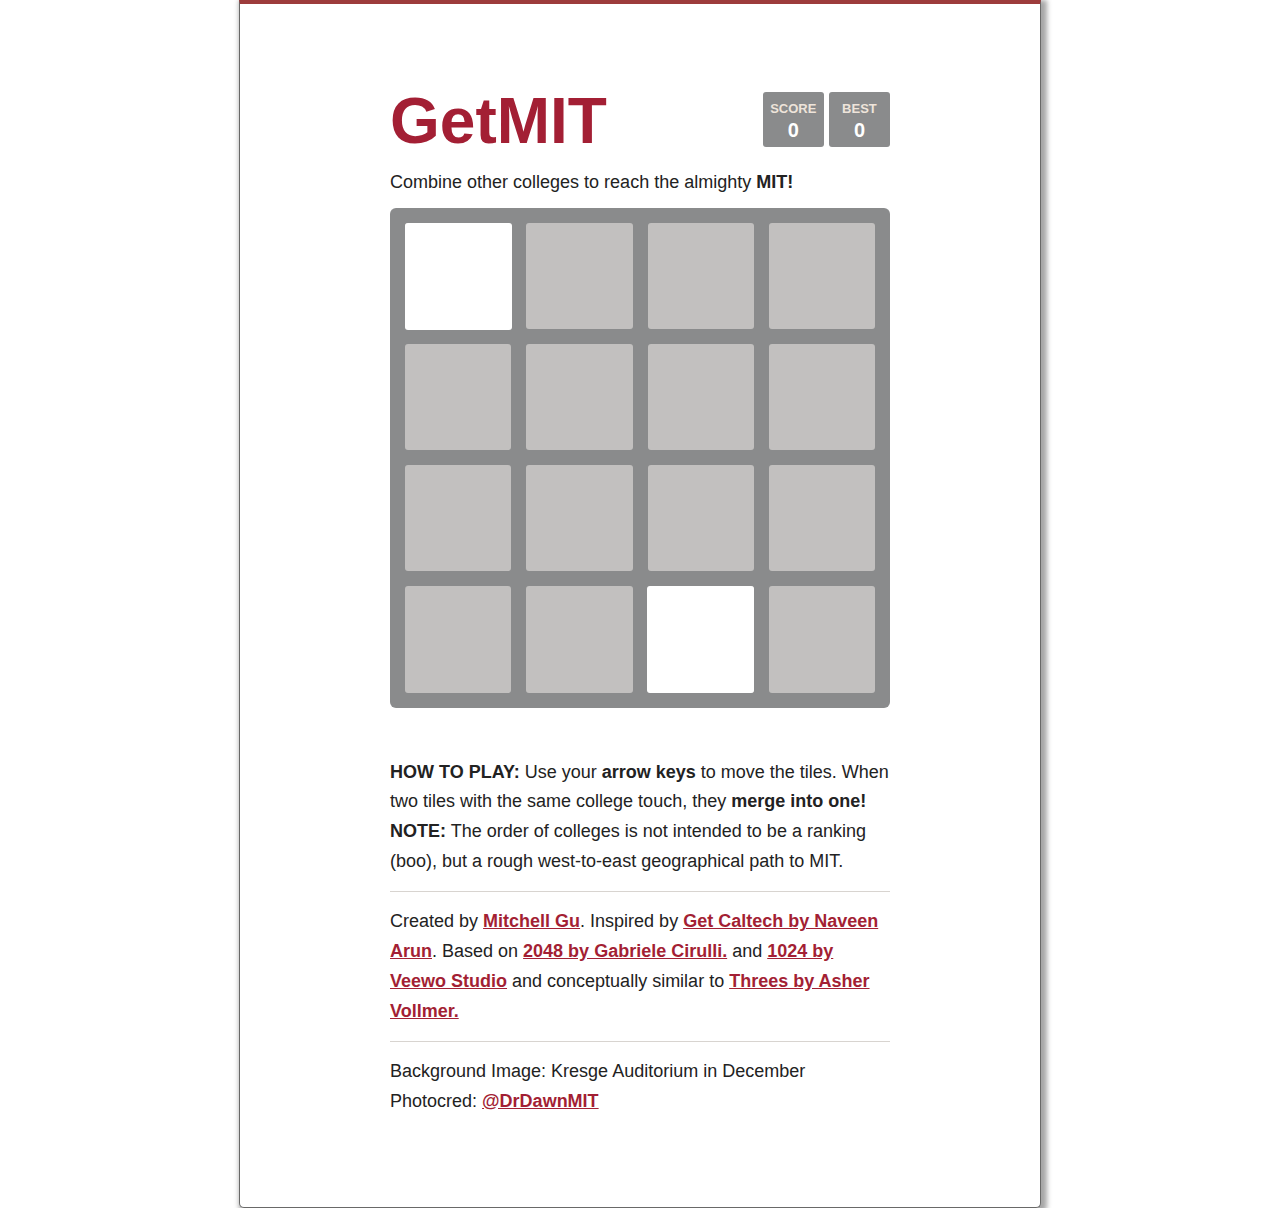
==== index.html @ c87cc68d "Add files via upload" ====
<!DOCTYPE html>
<html>
<head>
  <meta charset="utf-8">
  <title>GetMIT!</title>

  <link href="style.css" rel="stylesheet" type="text/css">
  <link rel="shortcut icon" href="favicon.ico">
  <link rel="apple-touch-icon" href="meta/apple-touch-icon.png">
  <meta name="apple-mobile-web-app-capable" content="yes">

  <meta name="HandheldFriendly" content="True">
  <meta name="MobileOptimized" content="320">
  <meta name="viewport" content="width=device-width, target-densitydpi=160dpi, initial-scale=1.0, maximum-scale=1, user-scalable=no, minimal-ui">
</head>
<body>
  <div class="container">
    <div class="heading">
      <h1 class="title">GetMIT</h1>
      <div class="scores-container">
        <div class="score-container">0</div>
        <div class="best-container">0</div>
      </div>
    </div>
    <p class="game-intro">Combine other colleges to reach the <span onclick="document.body.style.background='url(img/petey.png)';">almighty <strong>MIT!</strong></span></p>

    <div class="game-container">
      <div class="game-message">
        <p></p>
        <div class="lower">
	        <a class="keep-playing-button">Keep going</a>
          <a class="retry-button">Try again</a>
        </div>
      </div>

      <div class="grid-container">
        <div class="grid-row">
          <div class="grid-cell"></div>
          <div class="grid-cell"></div>
          <div class="grid-cell"></div>
          <div class="grid-cell"></div>
        </div>
        <div class="grid-row">
          <div class="grid-cell"></div>
          <div class="grid-cell"></div>
          <div class="grid-cell"></div>
          <div class="grid-cell"></div>
        </div>
        <div class="grid-row">
          <div class="grid-cell"></div>
          <div class="grid-cell"></div>
          <div class="grid-cell"></div>
          <div class="grid-cell"></div>
        </div>
        <div class="grid-row">
          <div class="grid-cell"></div>
          <div class="grid-cell"></div>
          <div class="grid-cell"></div>
          <div class="grid-cell"></div>
        </div>
      </div>

      <div class="tile-container">

      </div>
    </div>

    <p class="game-explanation">
      <strong class="important">How to play:</strong> Use your <strong>arrow keys</strong> to move the tiles. When two tiles with the same college touch, they <strong>merge into one!</strong>
      <br><strong class="important">Note:</strong> The order of colleges is not intended to be a ranking (boo), but a rough west-to-east geographical path to MIT.
    </p>
    <hr>
    <p>
    Created by <a href="http://web.mit.edu/mitchgu/www">Mitchell Gu</a>. Inspired by <a href="http://naveenarun.github.io/GetCaltech/">Get Caltech by Naveen Arun</a>. Based on <a href="http://gabrielecirulli.com" target="_blank">2048 by Gabriele Cirulli.</a> and <a href="https://itunes.apple.com/us/app/1024!/id823499224" target="_blank">1024 by Veewo Studio</a> and conceptually similar to <a href="http://asherv.com/threes/" target="_blank">Threes by Asher Vollmer.</a>
    </p>
    <hr>
    <p>
    Background Image: Kresge Auditorium in December <br> Photocred: <a href="https://twitter.com/DrDawnMIT/status/416643272153763841">@DrDawnMIT</a>
    </p>
  </div>

  <script src="animframe_polyfill.js"></script>
  <script src="keyboard_input_manager.js"></script>
  <script src="html_actuator.js"></script>
  <script src="grid.js"></script>
  <script src="tile.js"></script>
  <script src="local_score_manager.js"></script>
  <script src="game_manager.js"></script>
  <script src="application.js"></script>
</body>
</html>
---- style.css ----
@import url(fonts/clear-sans.css);
html, body {
  margin: 0;
  padding: 0;
  background: url(https://scontent-a.xx.fbcdn.net/hphotos-prn2/t31.0-8/1502678_10100298599491097_828497142_o.jpg);
  background-attachment: fixed;
  -webkit-background-size: cover;
  -moz-background-size: cover;
  -o-background-size: cover;
  background-size: cover;
  color: black;
  color: #222;
  font-family: "Clear Sans", "Helvetica Neue", Arial, sans-serif;
  font-size: 18px; }

.heading:after {
  content: "";
  display: block;
  clear: both; }

h1.title {
  font-size: 64px;
  font-weight: bold;
  color: #A31F34;
  margin: 0;
  display: block;
  float: left; }

@-webkit-keyframes move-up {
  0% {
    top: 25px;
    opacity: 1; }

  100% {
    top: -50px;
    opacity: 0; } }

@-moz-keyframes move-up {
  0% {
    top: 25px;
    opacity: 1; }

  100% {
    top: -50px;
    opacity: 0; } }

@keyframes move-up {
  0% {
    top: 25px;
    opacity: 1; }

  100% {
    top: -50px;
    opacity: 0; } }

.scores-container {
  float: right;
  text-align: right; }

.score-container, .best-container {
  position: relative;
  display: inline-block;
  background: #8A8B8C;
  padding: 15px 25px;
  font-size: 20px;
  height: 25px;
  line-height: 47px;
  font-weight: bold;
  border-radius: 3px;
  color: white;
  margin-top: 8px;
  text-align: center; }
  .score-container:after, .best-container:after {
    position: absolute;
    width: 100%;
    top: 10px;
    left: 0;
    text-transform: uppercase;
    font-size: 13px;
    line-height: 13px;
    text-align: center;
    color: #eee4da; }
  .score-container .score-addition, .best-container .score-addition {
    position: absolute;
    right: 30px;
    color: red;
    font-size: 25px;
    line-height: 25px;
    font-weight: bold;
    color: rgba(119, 110, 101, 0.9);
    z-index: 100;
    -webkit-animation: move-up 600ms ease-in;
    -moz-animation: move-up 600ms ease-in;
    animation: move-up 600ms ease-in;
    -webkit-animation-fill-mode: both;
    -moz-animation-fill-mode: both;
    animation-fill-mode: both; }

.score-container:after {
  content: "Score"; }

.best-container:after {
  content: "Best"; }

p {
  margin-top: 0;
  margin-bottom: 10px;
  line-height: 1.65; }

a {
  color: #A31F34;
  font-weight: bold;
  text-decoration: underline;
  cursor: pointer; }

strong.important {
  text-transform: uppercase; }

hr {
  border: none;
  border-bottom: 1px solid #d8d4d0;
  margin: 15px 0; }

.container {
  padding: 80px 150px;
  background: #fff;
  border: 1px solid #696968;
  border-top: 4px solid #9d3c3c;
  border-radius: 0px 0px 5px 5px;
  -moz-border-radius: 0px 0px 5px 5px;
  -webkit-box-shadow: 3px 3px 5px 3px rgba(0, 0, 0, 0.35);
  box-shadow: 3px 3px 5px 3px rgba(0, 0, 0, 0.35);
  width: 90%;
  margin: 0 auto;
  max-width: 500px;}

@-webkit-keyframes fade-in {
  0% {
    opacity: 0; }

  100% {
    opacity: 1; } }

@-moz-keyframes fade-in {
  0% {
    opacity: 0; }

  100% {
    opacity: 1; } }

@keyframes fade-in {
  0% {
    opacity: 0; }

  100% {
    opacity: 1; } }

.game-container {
  position: relative;
  padding: 15px;
  cursor: default;
  -webkit-touch-callout: none;
  -webkit-user-select: none;
  -moz-user-select: none;
  background: #8A8B8C;
  border-radius: 6px;
  width: 500px;
  height: 500px;
  -webkit-box-sizing: border-box;
  -moz-box-sizing: border-box;
  box-sizing: border-box; }
  .game-container .game-message {
    display: none;
    position: absolute;
    top: 0;
    right: 0;
    bottom: 0;
    left: 0;
    background: rgba(238, 228, 218, 0.5);
    z-index: 100;
    text-align: center;
    -webkit-animation: fade-in 800ms ease 1200ms;
    -moz-animation: fade-in 800ms ease 1200ms;
    animation: fade-in 800ms ease 1200ms;
    -webkit-animation-fill-mode: both;
    -moz-animation-fill-mode: both;
    animation-fill-mode: both; }
    .game-container .game-message p {
      font-size: 60px;
      font-weight: bold;
      height: 60px;
      line-height: 60px;
      margin-top: 222px; }
    .game-container .game-message .lower {
      display: block;
      margin-top: 59px; }
    .game-container .game-message a {
      display: inline-block;
      background: #8f7a66;
      border-radius: 3px;
      padding: 0 20px;
      text-decoration: none;
      color: #f9f6f2;
      height: 40px;
      line-height: 42px;
      margin-left: 9px; }
      .game-container .game-message a.keep-playing-button {
        display: none; }
    .game-container .game-message.game-won {
      background: rgba(237, 194, 46, 0.5);
      color: #f9f6f2; }
      .game-container .game-message.game-won a.keep-playing-button {
        display: inline-block; }
    .game-container .game-message.game-won, .game-container .game-message.game-over {
      display: block; }

.grid-container {
  position: absolute;
  z-index: 1; }

.grid-row {
  margin-bottom: 15px; }
  .grid-row:last-child {
    margin-bottom: 0; }
  .grid-row:after {
    content: "";
    display: block;
    clear: both; }

.grid-cell {
  width: 106.25px;
  height: 106.25px;
  margin-right: 15px;
  float: left;
  border-radius: 3px;
  background: #C2C0BF; }
  .grid-cell:last-child {
    margin-right: 0; }

.tile-container {
  position: absolute;
  z-index: 2; }

.tile, .tile .tile-inner {
  width: 107px;
  height: 107px;
  line-height: 116.25px; }
.tile.tile-position-1-1 {
  -webkit-transform: translate(0px, 0px);
  -moz-transform: translate(0px, 0px);
  transform: translate(0px, 0px); }
.tile.tile-position-1-2 {
  -webkit-transform: translate(0px, 121px);
  -moz-transform: translate(0px, 121px);
  transform: translate(0px, 121px); }
.tile.tile-position-1-3 {
  -webkit-transform: translate(0px, 242px);
  -moz-transform: translate(0px, 242px);
  transform: translate(0px, 242px); }
.tile.tile-position-1-4 {
  -webkit-transform: translate(0px, 363px);
  -moz-transform: translate(0px, 363px);
  transform: translate(0px, 363px); }
.tile.tile-position-2-1 {
  -webkit-transform: translate(121px, 0px);
  -moz-transform: translate(121px, 0px);
  transform: translate(121px, 0px); }
.tile.tile-position-2-2 {
  -webkit-transform: translate(121px, 121px);
  -moz-transform: translate(121px, 121px);
  transform: translate(121px, 121px); }
.tile.tile-position-2-3 {
  -webkit-transform: translate(121px, 242px);
  -moz-transform: translate(121px, 242px);
  transform: translate(121px, 242px); }
.tile.tile-position-2-4 {
  -webkit-transform: translate(121px, 363px);
  -moz-transform: translate(121px, 363px);
  transform: translate(121px, 363px); }
.tile.tile-position-3-1 {
  -webkit-transform: translate(242px, 0px);
  -moz-transform: translate(242px, 0px);
  transform: translate(242px, 0px); }
.tile.tile-position-3-2 {
  -webkit-transform: translate(242px, 121px);
  -moz-transform: translate(242px, 121px);
  transform: translate(242px, 121px); }
.tile.tile-position-3-3 {
  -webkit-transform: translate(242px, 242px);
  -moz-transform: translate(242px, 242px);
  transform: translate(242px, 242px); }
.tile.tile-position-3-4 {
  -webkit-transform: translate(242px, 363px);
  -moz-transform: translate(242px, 363px);
  transform: translate(242px, 363px); }
.tile.tile-position-4-1 {
  -webkit-transform: translate(363px, 0px);
  -moz-transform: translate(363px, 0px);
  transform: translate(363px, 0px); }
.tile.tile-position-4-2 {
  -webkit-transform: translate(363px, 121px);
  -moz-transform: translate(363px, 121px);
  transform: translate(363px, 121px); }
.tile.tile-position-4-3 {
  -webkit-transform: translate(363px, 242px);
  -moz-transform: translate(363px, 242px);
  transform: translate(363px, 242px); }
.tile.tile-position-4-4 {
  -webkit-transform: translate(363px, 363px);
  -moz-transform: translate(363px, 363px);
  transform: translate(363px, 363px); }

.tile {
  position: absolute;
  -webkit-transition: 100ms ease-in-out;
  -moz-transition: 100ms ease-in-out;
  transition: 100ms ease-in-out;
  -webkit-transition-property: -webkit-transform;
  -moz-transition-property: -moz-transform;
  transition-property: transform; }
  .tile .tile-inner {
    border-radius: 3px;
    background: #eee4da;
    text-align: center;
    font-weight: bold;
    z-index: 10;
    font-size: 55px; }
  .tile.tile-2 .tile-inner {
    background: #fff url('../img/caltech.png');
    background-size: cover;
    box-shadow: 0 0 30px 10px rgba(243, 215, 116, 0), inset 0 0 0 1px rgba(255, 255, 255, 0); }
  .tile.tile-4 .tile-inner {
    background: #fff url('../img/stanford.png');
    background-size: cover;
    box-shadow: 0 0 30px 10px rgba(243, 215, 116, 0), inset 0 0 0 1px rgba(255, 255, 255, 0); }
  .tile.tile-8 .tile-inner {
    background: #fff url('../img/uc.png');
    background-size: cover; }
  .tile.tile-16 .tile-inner {
    background: #fff url('../img/uchicago.png');
    background-size: cover; }
  .tile.tile-32 .tile-inner {
    background: #fff url('../img/upenn.png');
    background-size: cover; }
  .tile.tile-64 .tile-inner {
    background: #fff url('../img/princeton.png');
    background-size: cover; }
  .tile.tile-128 .tile-inner {
    background: #fff url('../img/columbia.png');
    background-size: cover;
    box-shadow: 0 0 30px 10px rgba(243, 215, 116, 0.2381), inset 0 0 0 1px rgba(255, 255, 255, 0.14286);
    font-size: 45px; }
    @media screen and (max-width: 520px) {
      .tile.tile-128 .tile-inner {
        font-size: 25px; } }
  .tile.tile-256 .tile-inner {
    background: #fff url('../img/cornell.png');
    background-size: cover;
    box-shadow: 0 0 30px 10px rgba(243, 215, 116, 0.31746), inset 0 0 0 1px rgba(255, 255, 255, 0.19048);
    font-size: 45px; }
    @media screen and (max-width: 520px) {
      .tile.tile-256 .tile-inner {
        font-size: 25px; } }
  .tile.tile-512 .tile-inner {
    background: #fff url('../img/yale.png');
    background-size: cover;
    box-shadow: 0 0 30px 10px rgba(243, 215, 116, 0.39683), inset 0 0 0 1px rgba(255, 255, 255, 0.2381);
    font-size: 45px; }
    @media screen and (max-width: 520px) {
      .tile.tile-512 .tile-inner {
        font-size: 25px; } }
  .tile.tile-1024 .tile-inner {
    background: #fff url('../img/harvard.png');
    background-size: cover;
    box-shadow: 0 0 30px 10px rgba(243, 215, 116, 0.47619), inset 0 0 0 1px rgba(255, 255, 255, 0.28571);
    font-size: 35px; }
    @media screen and (max-width: 520px) {
      .tile.tile-1024 .tile-inner {
        font-size: 15px; } }
  .tile.tile-2048 .tile-inner {
    background: #fff url('../img/mit.jpg');
    background-size: cover;
    box-shadow: 0 0 30px 10px rgba(243, 215, 116, 0.55556), inset 0 0 0 1px rgba(255, 255, 255, 0.33333);
    font-size: 35px; }
    @media screen and (max-width: 520px) {
      .tile.tile-2048 .tile-inner {
        font-size: 15px; } }
  .tile.tile-super .tile-inner {
    background: #fff url('../img/ihtfp.png');
    background-size: cover;
    font-size: 30px; }
    @media screen and (max-width: 520px) {
      .tile.tile-super .tile-inner {
        font-size: 10px; } }

@-webkit-keyframes appear {
  0% {
    opacity: 0;
    -webkit-transform: scale(0);
    -moz-transform: scale(0);
    transform: scale(0); }

  100% {
    opacity: 1;
    -webkit-transform: scale(1);
    -moz-transform: scale(1);
    transform: scale(1); } }

@-moz-keyframes appear {
  0% {
    opacity: 0;
    -webkit-transform: scale(0);
    -moz-transform: scale(0);
    transform: scale(0); }

  100% {
    opacity: 1;
    -webkit-transform: scale(1);
    -moz-transform: scale(1);
    transform: scale(1); } }

@keyframes appear {
  0% {
    opacity: 0;
    -webkit-transform: scale(0);
    -moz-transform: scale(0);
    transform: scale(0); }

  100% {
    opacity: 1;
    -webkit-transform: scale(1);
    -moz-transform: scale(1);
    transform: scale(1); } }

.tile-new .tile-inner {
  -webkit-animation: appear 200ms ease 100ms;
  -moz-animation: appear 200ms ease 100ms;
  animation: appear 200ms ease 100ms;
  -webkit-animation-fill-mode: backwards;
  -moz-animation-fill-mode: backwards;
  animation-fill-mode: backwards; }

@-webkit-keyframes pop {
  0% {
    -webkit-transform: scale(0);
    -moz-transform: scale(0);
    transform: scale(0); }

  50% {
    -webkit-transform: scale(1.2);
    -moz-transform: scale(1.2);
    transform: scale(1.2); }

  100% {
    -webkit-transform: scale(1);
    -moz-transform: scale(1);
    transform: scale(1); } }

@-moz-keyframes pop {
  0% {
    -webkit-transform: scale(0);
    -moz-transform: scale(0);
    transform: scale(0); }

  50% {
    -webkit-transform: scale(1.2);
    -moz-transform: scale(1.2);
    transform: scale(1.2); }

  100% {
    -webkit-transform: scale(1);
    -moz-transform: scale(1);
    transform: scale(1); } }

@keyframes pop {
  0% {
    -webkit-transform: scale(0);
    -moz-transform: scale(0);
    transform: scale(0); }

  50% {
    -webkit-transform: scale(1.2);
    -moz-transform: scale(1.2);
    transform: scale(1.2); }

  100% {
    -webkit-transform: scale(1);
    -moz-transform: scale(1);
    transform: scale(1); } }

.tile-merged .tile-inner {
  z-index: 20;
  -webkit-animation: pop 200ms ease 100ms;
  -moz-animation: pop 200ms ease 100ms;
  animation: pop 200ms ease 100ms;
  -webkit-animation-fill-mode: backwards;
  -moz-animation-fill-mode: backwards;
  animation-fill-mode: backwards; }

.game-intro {
  margin: 10px 0; }

.game-explanation {
  margin-top: 50px; }

@media screen and (max-width: 850px) {
  html, body {
    font-size: 15px; }

  body {
    padding: 0 20px; }

  h1.title {
    font-size: 36px;
    margin-top: 5px; }

  .container {
    width: 280px;
    margin: 0 auto;
    padding: 50px; }

  .score-container, .best-container {
    margin-top: 0;
    padding: 10px 8px;
    font-size: inherit;
    min-width: 40px; }

  .heading {
    margin-bottom: 10px; }

  .game-container {
    
    position: relative;
    padding: 10px;
    cursor: default;
    -webkit-touch-callout: none;
    -webkit-user-select: none;
    -moz-user-select: none;
    border-radius: 6px;
    width: 280px;
    height: 280px;
    -webkit-box-sizing: border-box;
    -moz-box-sizing: border-box;
    box-sizing: border-box; }
    .game-container .game-message {
      display: none;
      position: absolute;
      top: 0;
      right: 0;
      bottom: 0;
      left: 0;
      background: rgba(238, 228, 218, 0.5);
      z-index: 100;
      text-align: center;
      -webkit-animation: fade-in 800ms ease 1200ms;
      -moz-animation: fade-in 800ms ease 1200ms;
      animation: fade-in 800ms ease 1200ms;
      -webkit-animation-fill-mode: both;
      -moz-animation-fill-mode: both;
      animation-fill-mode: both; }
      .game-container .game-message p {
        font-size: 60px;
        font-weight: bold;
        height: 60px;
        line-height: 60px;
        margin-top: 222px; }
      .game-container .game-message .lower {
        display: block;
        margin-top: 59px; }
      .game-container .game-message a {
        display: inline-block;
        background: #8f7a66;
        border-radius: 3px;
        padding: 0 20px;
        text-decoration: none;
        color: #f9f6f2;
        height: 40px;
        line-height: 42px;
        margin-left: 9px; }
        .game-container .game-message a.keep-playing-button {
          display: none; }
      .game-container .game-message.game-won {
        background: rgba(237, 194, 46, 0.5);
        color: #f9f6f2; }
        .game-container .game-message.game-won a.keep-playing-button {
          display: inline-block; }
      .game-container .game-message.game-won, .game-container .game-message.game-over {
        display: block; }

  .grid-container {
    position: absolute;
    z-index: 1; }

  .grid-row {
    margin-bottom: 10px; }
    .grid-row:last-child {
      margin-bottom: 0; }
    .grid-row:after {
      content: "";
      display: block;
      clear: both; }

  .grid-cell {
    width: 57.5px;
    height: 57.5px;
    margin-right: 10px;
    float: left;
    border-radius: 3px; }
    .grid-cell:last-child {
      margin-right: 0; }

  .tile-container {
    position: absolute;
    z-index: 2; }

  .tile, .tile .tile-inner {
    width: 58px;
    height: 58px;
    line-height: 67.5px; }
  .tile.tile-position-1-1 {
    -webkit-transform: translate(0px, 0px);
    -moz-transform: translate(0px, 0px);
    transform: translate(0px, 0px); }
  .tile.tile-position-1-2 {
    -webkit-transform: translate(0px, 67px);
    -moz-transform: translate(0px, 67px);
    transform: translate(0px, 67px); }
  .tile.tile-position-1-3 {
    -webkit-transform: translate(0px, 135px);
    -moz-transform: translate(0px, 135px);
    transform: translate(0px, 135px); }
  .tile.tile-position-1-4 {
    -webkit-transform: translate(0px, 202px);
    -moz-transform: translate(0px, 202px);
    transform: translate(0px, 202px); }
  .tile.tile-position-2-1 {
    -webkit-transform: translate(67px, 0px);
    -moz-transform: translate(67px, 0px);
    transform: translate(67px, 0px); }
  .tile.tile-position-2-2 {
    -webkit-transform: translate(67px, 67px);
    -moz-transform: translate(67px, 67px);
    transform: translate(67px, 67px); }
  .tile.tile-position-2-3 {
    -webkit-transform: translate(67px, 135px);
    -moz-transform: translate(67px, 135px);
    transform: translate(67px, 135px); }
  .tile.tile-position-2-4 {
    -webkit-transform: translate(67px, 202px);
    -moz-transform: translate(67px, 202px);
    transform: translate(67px, 202px); }
  .tile.tile-position-3-1 {
    -webkit-transform: translate(135px, 0px);
    -moz-transform: translate(135px, 0px);
    transform: translate(135px, 0px); }
  .tile.tile-position-3-2 {
    -webkit-transform: translate(135px, 67px);
    -moz-transform: translate(135px, 67px);
    transform: translate(135px, 67px); }
  .tile.tile-position-3-3 {
    -webkit-transform: translate(135px, 135px);
    -moz-transform: translate(135px, 135px);
    transform: translate(135px, 135px); }
  .tile.tile-position-3-4 {
    -webkit-transform: translate(135px, 202px);
    -moz-transform: translate(135px, 202px);
    transform: translate(135px, 202px); }
  .tile.tile-position-4-1 {
    -webkit-transform: translate(202px, 0px);
    -moz-transform: translate(202px, 0px);
    transform: translate(202px, 0px); }
  .tile.tile-position-4-2 {
    -webkit-transform: translate(202px, 67px);
    -moz-transform: translate(202px, 67px);
    transform: translate(202px, 67px); }
  .tile.tile-position-4-3 {
    -webkit-transform: translate(202px, 135px);
    -moz-transform: translate(202px, 135px);
    transform: translate(202px, 135px); }
  .tile.tile-position-4-4 {
    -webkit-transform: translate(202px, 202px);
    -moz-transform: translate(202px, 202px);
    transform: translate(202px, 202px); }

  .game-container {
    margin-top: 20px; }

  .tile .tile-inner {
    font-size: 35px; }

  .game-message p {
    font-size: 30px !important;
    height: 30px !important;
    line-height: 30px !important;
    margin-top: 90px !important; }
  .game-message .lower {
    margin-top: 30px !important; } }
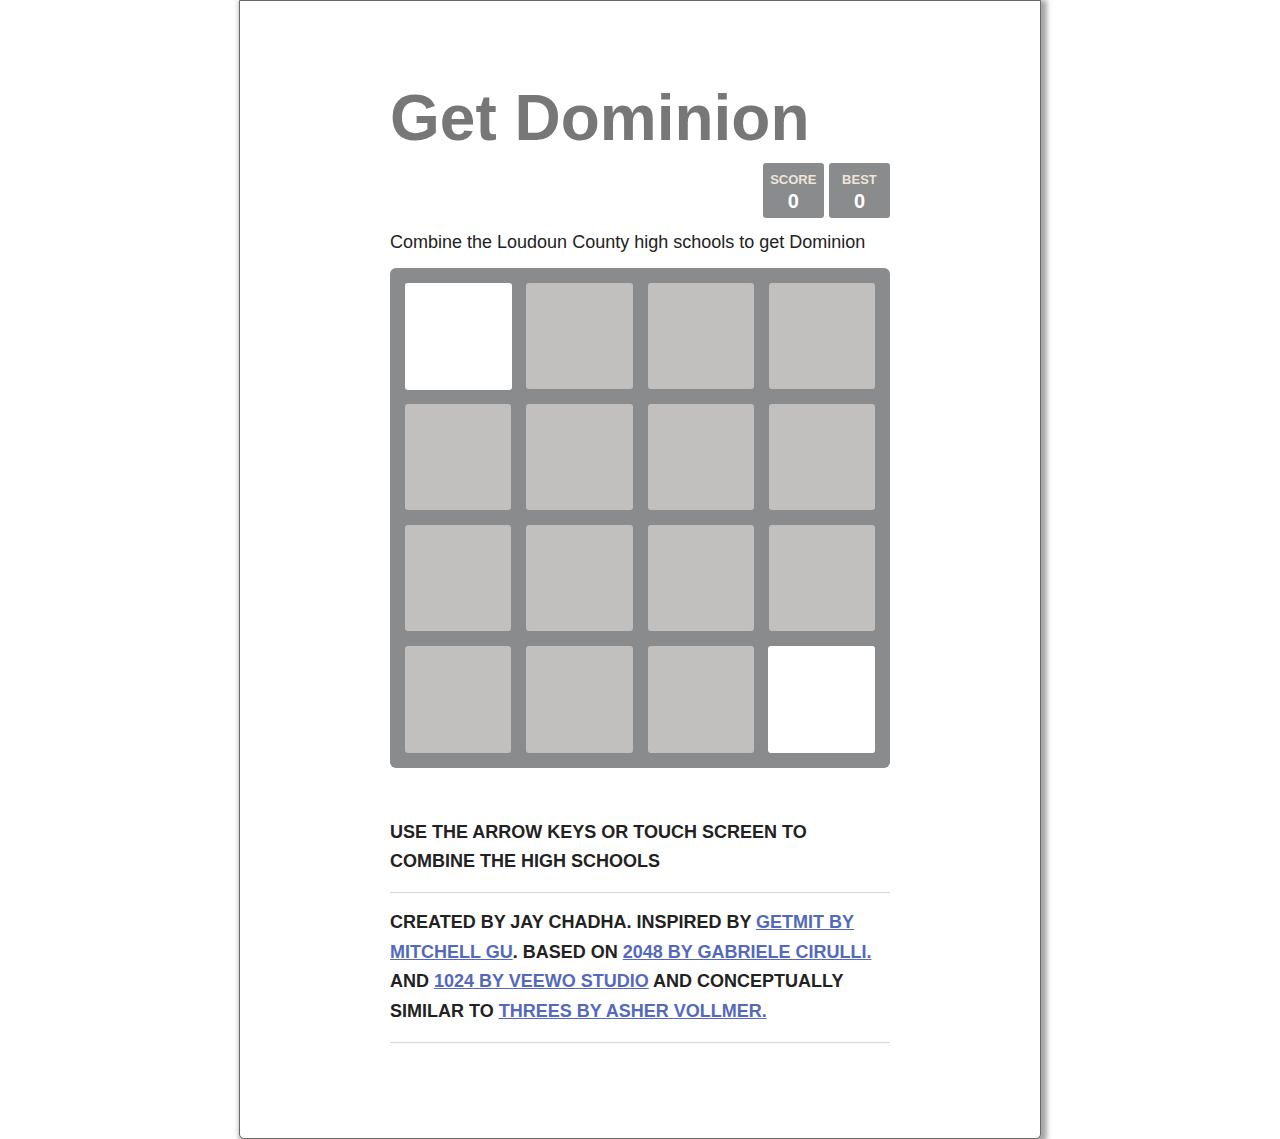
==== commit 5af79b8b: "Add files via upload" ====
--- a/index.html
+++ b/index.html
@@ -3,7 +3,7 @@
 <html>
 <head>
   <meta charset="utf-8">
-  <title>GetMIT!</title>
+  <title>Get Dom</title>
 
   <link href="style.css" rel="stylesheet" type="text/css">
   <link rel="shortcut icon" href="favicon.ico">
@@ -17,13 +17,13 @@
 <body>
   <div class="container">
     <div class="heading">
-      <h1 class="title">GetMIT</h1>
+      <h1 class="title">Get Dominion</h1>
       <div class="scores-container">
         <div class="score-container">0</div>
         <div class="best-container">0</div>
       </div>
     </div>
-    <p class="game-intro">Combine other colleges to reach the <span onclick="document.body.style.background='url(img/petey.png)';">almighty <strong>MIT!</strong></span></p>
+    <p class="game-intro">Combine the Loudoun County high schools to get Dominion</p>
 
     <div class="game-container">
       <div class="game-message">
@@ -67,17 +67,13 @@
     </div>
 
     <p class="game-explanation">
-      <strong class="important">How to play:</strong> Use your <strong>arrow keys</strong> to move the tiles. When two tiles with the same college touch, they <strong>merge into one!</strong>
-      <br><strong class="important">Note:</strong> The order of colleges is not intended to be a ranking (boo), but a rough west-to-east geographical path to MIT.
+      <strong class="important">Use the arrow keys or touch screen to combine the high schools
     </p>
     <hr>
     <p>
-    Created by <a href="http://web.mit.edu/mitchgu/www">Mitchell Gu</a>. Inspired by <a href="http://naveenarun.github.io/GetCaltech/">Get Caltech by Naveen Arun</a>. Based on <a href="http://gabrielecirulli.com" target="_blank">2048 by Gabriele Cirulli.</a> and <a href="https://itunes.apple.com/us/app/1024!/id823499224" target="_blank">1024 by Veewo Studio</a> and conceptually similar to <a href="http://asherv.com/threes/" target="_blank">Threes by Asher Vollmer.</a>
+    Created by Jay Chadha. Inspired by <a href="https://mitchgu.github.io/GetMIT/Get"> GetMIT by Mitchell Gu</a>. Based on <a href="http://gabrielecirulli.com" target="_blank">2048 by Gabriele Cirulli.</a> and <a href="https://itunes.apple.com/us/app/1024!/id823499224" target="_blank">1024 by Veewo Studio</a> and conceptually similar to <a href="http://asherv.com/threes/" target="_blank">Threes by Asher Vollmer.</a>
     </p>
     <hr>
-    <p>
-    Background Image: Kresge Auditorium in December <br> Photocred: <a href="https://twitter.com/DrDawnMIT/status/416643272153763841">@DrDawnMIT</a>
-    </p>
   </div>
 
   <script src="animframe_polyfill.js"></script>
--- a/style.css
+++ b/style.css
@@ -2,13 +2,13 @@
 html, body {
   margin: 0;
   padding: 0;
-  background: url(https://scontent-a.xx.fbcdn.net/hphotos-prn2/t31.0-8/1502678_10100298599491097_828497142_o.jpg);
+  background: url(/img);
   background-attachment: fixed;
   -webkit-background-size: cover;
   -moz-background-size: cover;
   -o-background-size: cover;
   background-size: cover;
-  color: black;
+  color: #777777;
   color: #222;
   font-family: "Clear Sans", "Helvetica Neue", Arial, sans-serif;
   font-size: 18px; }
@@ -21,7 +21,7 @@
 h1.title {
   font-size: 64px;
   font-weight: bold;
-  color: #A31F34;
+  color: #777777;
   margin: 0;
   display: block;
   float: left; }
@@ -83,7 +83,7 @@
   .score-container .score-addition, .best-container .score-addition {
     position: absolute;
     right: 30px;
-    color: red;
+    color: Gray;
     font-size: 25px;
     line-height: 25px;
     font-weight: bold;
@@ -108,7 +108,7 @@
   line-height: 1.65; }
 
 a {
-  color: #A31F34;
+  color: #5469bc;
   font-weight: bold;
   text-decoration: underline;
   cursor: pointer; }
@@ -125,7 +125,6 @@
   padding: 80px 150px;
   background: #fff;
   border: 1px solid #696968;
-  border-top: 4px solid #9d3c3c;
   border-radius: 0px 0px 5px 5px;
   -moz-border-radius: 0px 0px 5px 5px;
   -webkit-box-shadow: 3px 3px 5px 3px rgba(0, 0, 0, 0.35);
@@ -326,27 +325,27 @@
     z-index: 10;
     font-size: 55px; }
   .tile.tile-2 .tile-inner {
-    background: #fff url('../img/caltech.png');
+    background: #fff url('/pot.png');
     background-size: cover;
     box-shadow: 0 0 30px 10px rgba(243, 215, 116, 0), inset 0 0 0 1px rgba(255, 255, 255, 0); }
   .tile.tile-4 .tile-inner {
-    background: #fff url('../img/stanford.png');
+    background: #fff url('/riv.png');
     background-size: cover;
     box-shadow: 0 0 30px 10px rgba(243, 215, 116, 0), inset 0 0 0 1px rgba(255, 255, 255, 0); }
   .tile.tile-8 .tile-inner {
-    background: #fff url('../img/uc.png');
+    background: #fff url('/lou.png');
     background-size: cover; }
   .tile.tile-16 .tile-inner {
-    background: #fff url('../img/uchicago.png');
+    background: #fff url('/woo.png');
     background-size: cover; }
   .tile.tile-32 .tile-inner {
-    background: #fff url('../img/upenn.png');
+    background: #fff url('/joh.png');
     background-size: cover; }
   .tile.tile-64 .tile-inner {
-    background: #fff url('../img/princeton.png');
+    background: #fff url('/roc.png');
     background-size: cover; }
   .tile.tile-128 .tile-inner {
-    background: #fff url('../img/columbia.png');
+    background: #fff url('/sto.png');
     background-size: cover;
     box-shadow: 0 0 30px 10px rgba(243, 215, 116, 0.2381), inset 0 0 0 1px rgba(255, 255, 255, 0.14286);
     font-size: 45px; }
@@ -354,7 +353,7 @@
       .tile.tile-128 .tile-inner {
         font-size: 25px; } }
   .tile.tile-256 .tile-inner {
-    background: #fff url('../img/cornell.png');
+    background: #fff url('/bro.png');
     background-size: cover;
     box-shadow: 0 0 30px 10px rgba(243, 215, 116, 0.31746), inset 0 0 0 1px rgba(255, 255, 255, 0.19048);
     font-size: 45px; }
@@ -362,7 +361,7 @@
       .tile.tile-256 .tile-inner {
         font-size: 25px; } }
   .tile.tile-512 .tile-inner {
-    background: #fff url('../img/yale.png');
+    background: #fff url('/bri.png');
     background-size: cover;
     box-shadow: 0 0 30px 10px rgba(243, 215, 116, 0.39683), inset 0 0 0 1px rgba(255, 255, 255, 0.2381);
     font-size: 45px; }
@@ -370,7 +369,7 @@
       .tile.tile-512 .tile-inner {
         font-size: 25px; } }
   .tile.tile-1024 .tile-inner {
-    background: #fff url('../img/harvard.png');
+    background: #fff url('/her.png');
     background-size: cover;
     box-shadow: 0 0 30px 10px rgba(243, 215, 116, 0.47619), inset 0 0 0 1px rgba(255, 255, 255, 0.28571);
     font-size: 35px; }
@@ -378,7 +377,7 @@
       .tile.tile-1024 .tile-inner {
         font-size: 15px; } }
   .tile.tile-2048 .tile-inner {
-    background: #fff url('../img/mit.jpg');
+    background: #fff url('/dom.png');
     background-size: cover;
     box-shadow: 0 0 30px 10px rgba(243, 215, 116, 0.55556), inset 0 0 0 1px rgba(255, 255, 255, 0.33333);
     font-size: 35px; }
@@ -386,7 +385,7 @@
       .tile.tile-2048 .tile-inner {
         font-size: 15px; } }
   .tile.tile-super .tile-inner {
-    background: #fff url('../img/ihtfp.png');
+    background: #fff url('/lcps.png');
     background-size: cover;
     font-size: 30px; }
     @media screen and (max-width: 520px) {
@@ -529,7 +528,7 @@
     margin-bottom: 10px; }
 
   .game-container {
-    
+
     position: relative;
     padding: 10px;
     cursor: default;
@@ -694,4 +693,4 @@
     line-height: 30px !important;
     margin-top: 90px !important; }
   .game-message .lower {
-    margin-top: 30px !important; } }+    margin-top: 30px !important; } }
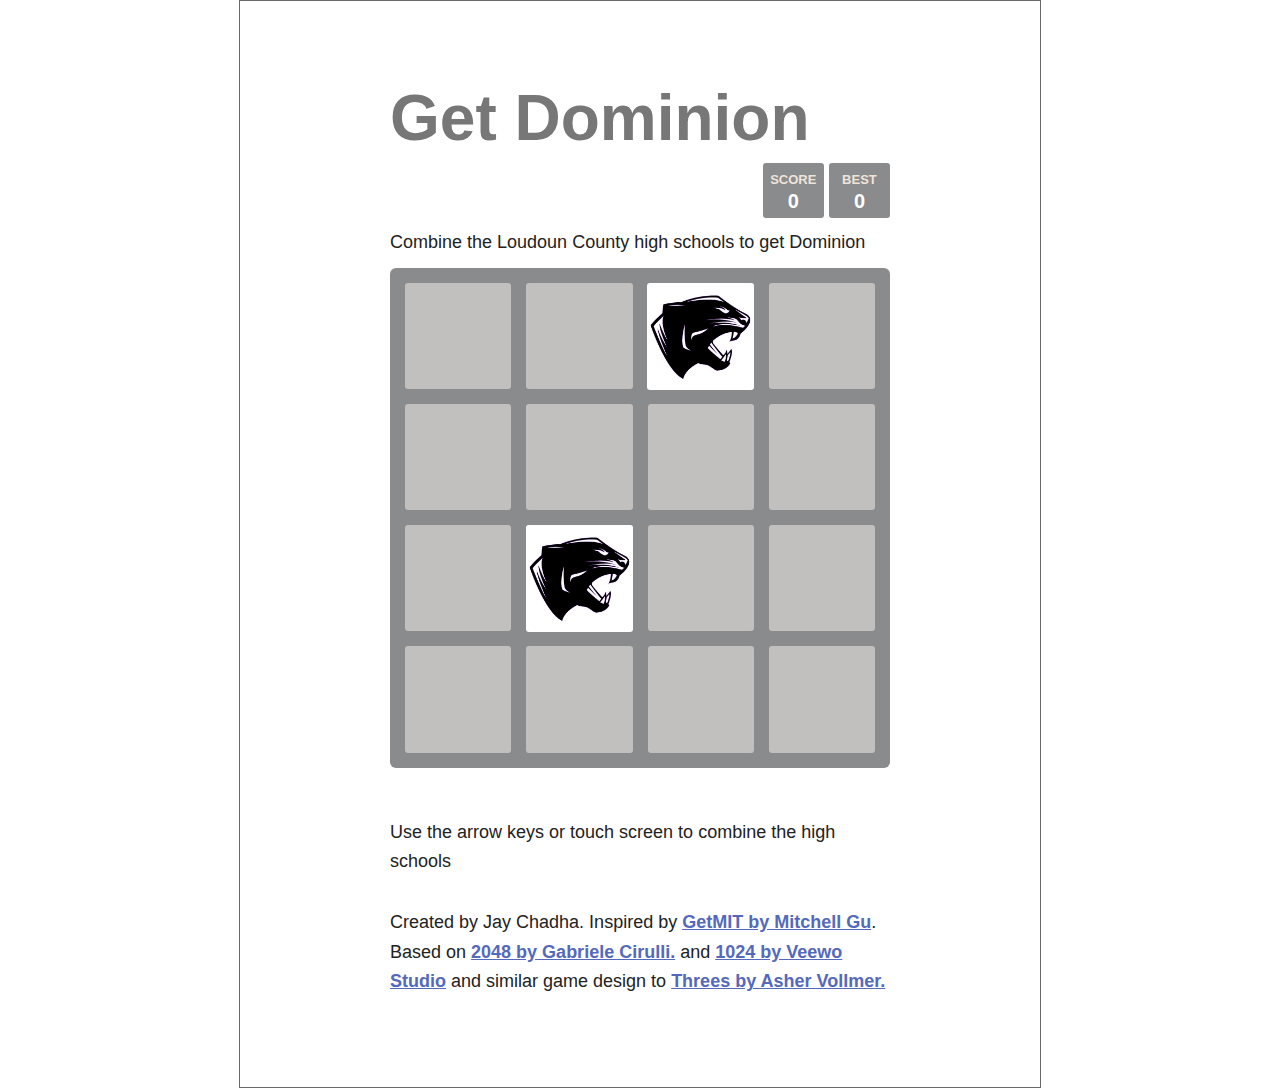
==== commit adb94f8c: "Add files via upload" ====
--- a/index.html
+++ b/index.html
@@ -67,13 +67,12 @@
     </div>
 
     <p class="game-explanation">
-      <strong class="important">Use the arrow keys or touch screen to combine the high schools
+      Use the arrow keys or touch screen to combine the high schools
     </p>
-    <hr>
+    <br>
     <p>
-    Created by Jay Chadha. Inspired by <a href="https://mitchgu.github.io/GetMIT/Get"> GetMIT by Mitchell Gu</a>. Based on <a href="http://gabrielecirulli.com" target="_blank">2048 by Gabriele Cirulli.</a> and <a href="https://itunes.apple.com/us/app/1024!/id823499224" target="_blank">1024 by Veewo Studio</a> and conceptually similar to <a href="http://asherv.com/threes/" target="_blank">Threes by Asher Vollmer.</a>
+    Created by Jay Chadha. Inspired by <a href="https://mitchgu.github.io/GetMIT/Get"> GetMIT by Mitchell Gu</a>. Based on <a href="http://gabrielecirulli.com" target="_blank">2048 by Gabriele Cirulli.</a> and <a href="https://itunes.apple.com/us/app/1024!/id823499224" target="_blank">1024 by Veewo Studio</a> and similar game design to <a href="http://asherv.com/threes/" target="_blank">Threes by Asher Vollmer.</a>
     </p>
-    <hr>
   </div>
 
   <script src="animframe_polyfill.js"></script>
--- a/style.css
+++ b/style.css
@@ -125,10 +125,6 @@
   padding: 80px 150px;
   background: #fff;
   border: 1px solid #696968;
-  border-radius: 0px 0px 5px 5px;
-  -moz-border-radius: 0px 0px 5px 5px;
-  -webkit-box-shadow: 3px 3px 5px 3px rgba(0, 0, 0, 0.35);
-  box-shadow: 3px 3px 5px 3px rgba(0, 0, 0, 0.35);
   width: 90%;
   margin: 0 auto;
   max-width: 500px;}
@@ -325,27 +321,27 @@
     z-index: 10;
     font-size: 55px; }
   .tile.tile-2 .tile-inner {
-    background: #fff url('/pot.png');
+    background: #fff url('/img/pot.png');
     background-size: cover;
     box-shadow: 0 0 30px 10px rgba(243, 215, 116, 0), inset 0 0 0 1px rgba(255, 255, 255, 0); }
   .tile.tile-4 .tile-inner {
-    background: #fff url('/riv.png');
+    background: #fff url('/img/riv.png');
     background-size: cover;
     box-shadow: 0 0 30px 10px rgba(243, 215, 116, 0), inset 0 0 0 1px rgba(255, 255, 255, 0); }
   .tile.tile-8 .tile-inner {
-    background: #fff url('/lou.png');
+    background: #fff url('/img/lou.png');
     background-size: cover; }
   .tile.tile-16 .tile-inner {
-    background: #fff url('/woo.png');
+    background: #fff url('/img/woo.png');
     background-size: cover; }
   .tile.tile-32 .tile-inner {
-    background: #fff url('/joh.png');
+    background: #fff url('/img/joh.png');
     background-size: cover; }
   .tile.tile-64 .tile-inner {
-    background: #fff url('/roc.png');
+    background: #fff url('/img/roc.png');
     background-size: cover; }
   .tile.tile-128 .tile-inner {
-    background: #fff url('/sto.png');
+    background: #fff url('/img/sto.png');
     background-size: cover;
     box-shadow: 0 0 30px 10px rgba(243, 215, 116, 0.2381), inset 0 0 0 1px rgba(255, 255, 255, 0.14286);
     font-size: 45px; }
@@ -353,7 +349,7 @@
       .tile.tile-128 .tile-inner {
         font-size: 25px; } }
   .tile.tile-256 .tile-inner {
-    background: #fff url('/bro.png');
+    background: #fff url('/img/bro.png');
     background-size: cover;
     box-shadow: 0 0 30px 10px rgba(243, 215, 116, 0.31746), inset 0 0 0 1px rgba(255, 255, 255, 0.19048);
     font-size: 45px; }
@@ -361,7 +357,7 @@
       .tile.tile-256 .tile-inner {
         font-size: 25px; } }
   .tile.tile-512 .tile-inner {
-    background: #fff url('/bri.png');
+    background: #fff url('/img/bri.png');
     background-size: cover;
     box-shadow: 0 0 30px 10px rgba(243, 215, 116, 0.39683), inset 0 0 0 1px rgba(255, 255, 255, 0.2381);
     font-size: 45px; }
@@ -369,7 +365,7 @@
       .tile.tile-512 .tile-inner {
         font-size: 25px; } }
   .tile.tile-1024 .tile-inner {
-    background: #fff url('/her.png');
+    background: #fff url('/img/her.png');
     background-size: cover;
     box-shadow: 0 0 30px 10px rgba(243, 215, 116, 0.47619), inset 0 0 0 1px rgba(255, 255, 255, 0.28571);
     font-size: 35px; }
@@ -377,7 +373,7 @@
       .tile.tile-1024 .tile-inner {
         font-size: 15px; } }
   .tile.tile-2048 .tile-inner {
-    background: #fff url('/dom.png');
+    background: #fff url('/img/dom.png');
     background-size: cover;
     box-shadow: 0 0 30px 10px rgba(243, 215, 116, 0.55556), inset 0 0 0 1px rgba(255, 255, 255, 0.33333);
     font-size: 35px; }
@@ -385,7 +381,7 @@
       .tile.tile-2048 .tile-inner {
         font-size: 15px; } }
   .tile.tile-super .tile-inner {
-    background: #fff url('/lcps.png');
+    background: #fff url('/img/lcps.png');
     background-size: cover;
     font-size: 30px; }
     @media screen and (max-width: 520px) {
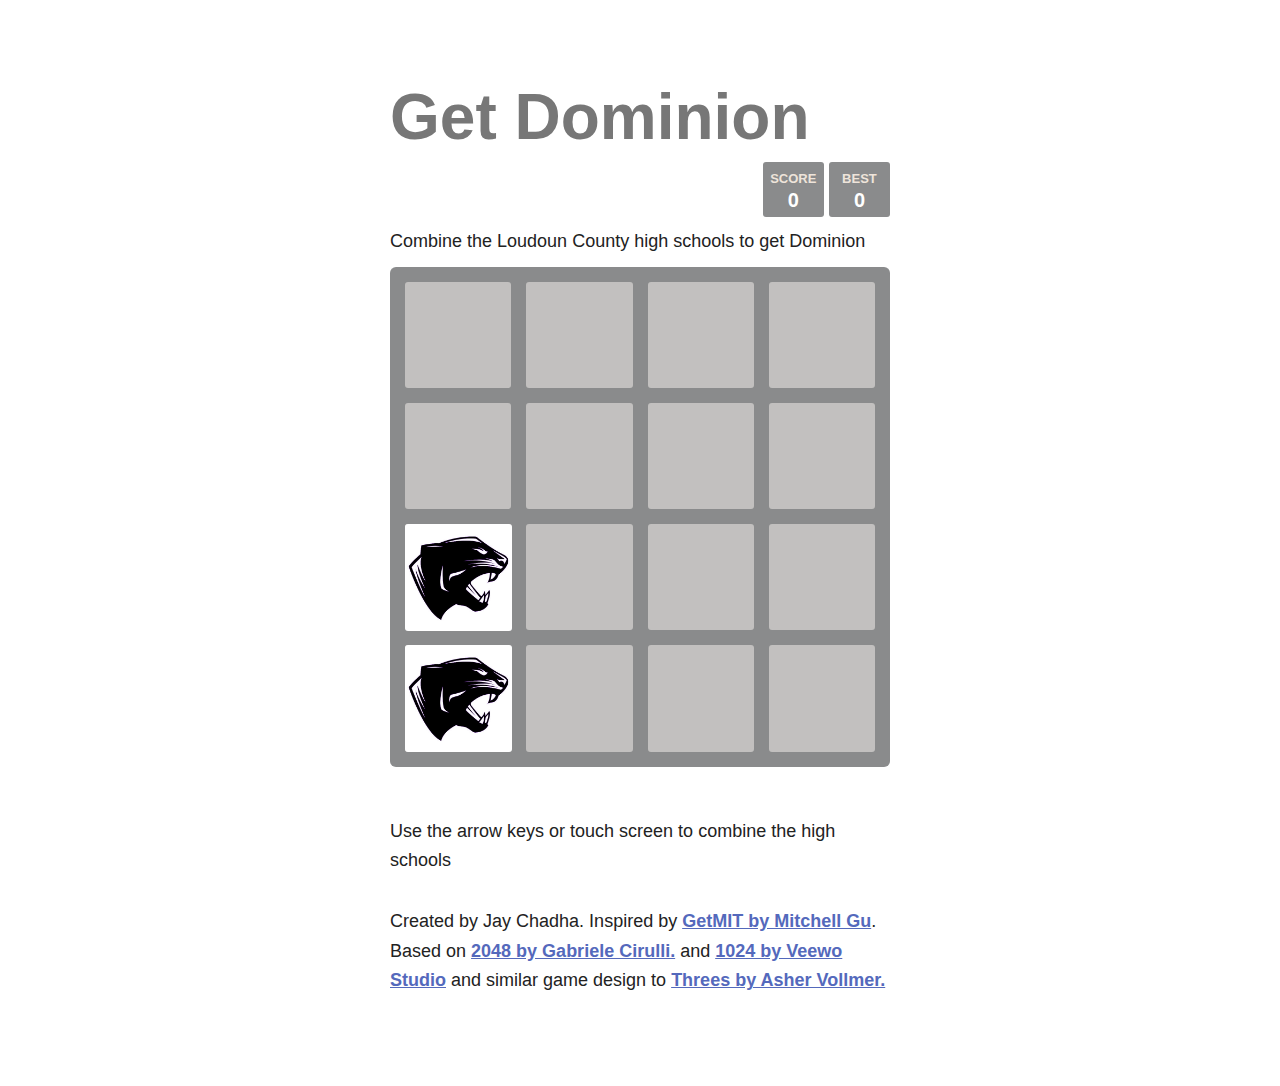
==== commit d9bea607: "Add files via upload" ====
--- a/index.html
+++ b/index.html
@@ -3,10 +3,9 @@
 <html>
 <head>
   <meta charset="utf-8">
-  <title>Get Dom</title>
+  <title>Get Dominion</title>
 
   <link href="style.css" rel="stylesheet" type="text/css">
-  <link rel="shortcut icon" href="favicon.ico">
   <link rel="apple-touch-icon" href="meta/apple-touch-icon.png">
   <meta name="apple-mobile-web-app-capable" content="yes">
 
--- a/style.css
+++ b/style.css
@@ -2,7 +2,6 @@
 html, body {
   margin: 0;
   padding: 0;
-  background: url(/img);
   background-attachment: fixed;
   -webkit-background-size: cover;
   -moz-background-size: cover;
@@ -124,7 +123,6 @@
 .container {
   padding: 80px 150px;
   background: #fff;
-  border: 1px solid #696968;
   width: 90%;
   margin: 0 auto;
   max-width: 500px;}
@@ -321,27 +319,27 @@
     z-index: 10;
     font-size: 55px; }
   .tile.tile-2 .tile-inner {
-    background: #fff url('/img/pot.png');
+    background: #fff url('img/pot.png');
     background-size: cover;
     box-shadow: 0 0 30px 10px rgba(243, 215, 116, 0), inset 0 0 0 1px rgba(255, 255, 255, 0); }
   .tile.tile-4 .tile-inner {
-    background: #fff url('/img/riv.png');
+    background: #fff url('img/riv.png');
     background-size: cover;
     box-shadow: 0 0 30px 10px rgba(243, 215, 116, 0), inset 0 0 0 1px rgba(255, 255, 255, 0); }
   .tile.tile-8 .tile-inner {
-    background: #fff url('/img/lou.png');
+    background: #fff url('img/lou.png');
     background-size: cover; }
   .tile.tile-16 .tile-inner {
-    background: #fff url('/img/woo.png');
+    background: #fff url('img/woo.png');
     background-size: cover; }
   .tile.tile-32 .tile-inner {
-    background: #fff url('/img/joh.png');
+    background: #fff url('img/joh.png');
     background-size: cover; }
   .tile.tile-64 .tile-inner {
-    background: #fff url('/img/roc.png');
+    background: #fff url('img/roc.png');
     background-size: cover; }
   .tile.tile-128 .tile-inner {
-    background: #fff url('/img/sto.png');
+    background: #fff url('img/sto.png');
     background-size: cover;
     box-shadow: 0 0 30px 10px rgba(243, 215, 116, 0.2381), inset 0 0 0 1px rgba(255, 255, 255, 0.14286);
     font-size: 45px; }
@@ -349,7 +347,7 @@
       .tile.tile-128 .tile-inner {
         font-size: 25px; } }
   .tile.tile-256 .tile-inner {
-    background: #fff url('/img/bro.png');
+    background: #fff url('img/bro.png');
     background-size: cover;
     box-shadow: 0 0 30px 10px rgba(243, 215, 116, 0.31746), inset 0 0 0 1px rgba(255, 255, 255, 0.19048);
     font-size: 45px; }
@@ -357,7 +355,7 @@
       .tile.tile-256 .tile-inner {
         font-size: 25px; } }
   .tile.tile-512 .tile-inner {
-    background: #fff url('/img/bri.png');
+    background: #fff url('img/bri.png');
     background-size: cover;
     box-shadow: 0 0 30px 10px rgba(243, 215, 116, 0.39683), inset 0 0 0 1px rgba(255, 255, 255, 0.2381);
     font-size: 45px; }
@@ -365,7 +363,7 @@
       .tile.tile-512 .tile-inner {
         font-size: 25px; } }
   .tile.tile-1024 .tile-inner {
-    background: #fff url('/img/her.png');
+    background: #fff url('img/her.png');
     background-size: cover;
     box-shadow: 0 0 30px 10px rgba(243, 215, 116, 0.47619), inset 0 0 0 1px rgba(255, 255, 255, 0.28571);
     font-size: 35px; }
@@ -373,7 +371,7 @@
       .tile.tile-1024 .tile-inner {
         font-size: 15px; } }
   .tile.tile-2048 .tile-inner {
-    background: #fff url('/img/dom.png');
+    background: #fff url('img/dom.png');
     background-size: cover;
     box-shadow: 0 0 30px 10px rgba(243, 215, 116, 0.55556), inset 0 0 0 1px rgba(255, 255, 255, 0.33333);
     font-size: 35px; }
@@ -381,7 +379,7 @@
       .tile.tile-2048 .tile-inner {
         font-size: 15px; } }
   .tile.tile-super .tile-inner {
-    background: #fff url('/img/lcps.png');
+    background: #fff url('img/lcps.png');
     background-size: cover;
     font-size: 30px; }
     @media screen and (max-width: 520px) {
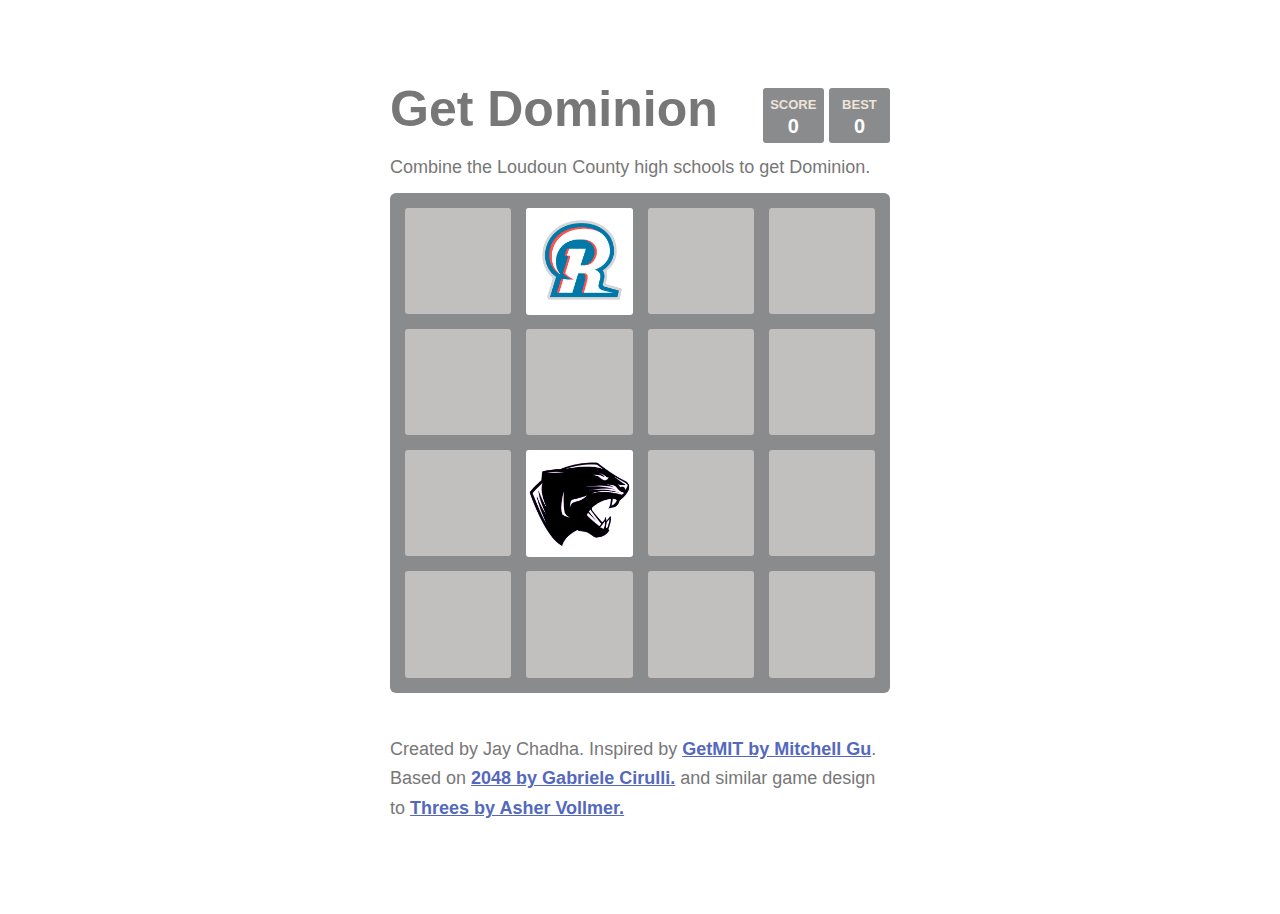
==== commit 7302ad22: "Add files via upload" ====
--- a/index.html
+++ b/index.html
@@ -22,8 +22,8 @@
         <div class="best-container">0</div>
       </div>
     </div>
-    <p class="game-intro">Combine the Loudoun County high schools to get Dominion</p>
-
+    <p class="game-intro">Combine the Loudoun County high schools to get Dominion.</p>
+    <span>
     <div class="game-container">
       <div class="game-message">
         <p></p>
@@ -64,13 +64,11 @@
 
       </div>
     </div>
-
-    <p class="game-explanation">
-      Use the arrow keys or touch screen to combine the high schools
-    </p>
+    </span>
+    <br>
     <br>
     <p>
-    Created by Jay Chadha. Inspired by <a href="https://mitchgu.github.io/GetMIT/Get"> GetMIT by Mitchell Gu</a>. Based on <a href="http://gabrielecirulli.com" target="_blank">2048 by Gabriele Cirulli.</a> and <a href="https://itunes.apple.com/us/app/1024!/id823499224" target="_blank">1024 by Veewo Studio</a> and similar game design to <a href="http://asherv.com/threes/" target="_blank">Threes by Asher Vollmer.</a>
+    Created by Jay Chadha. Inspired by <a href="https://mitchgu.github.io/GetMIT/"> GetMIT by Mitchell Gu</a>. Based on <a href="http://gabrielecirulli.com" target="_blank">2048 by Gabriele Cirulli.</a> and similar game design to <a href="http://asherv.com/threes/" target="_blank">Threes by Asher Vollmer.</a>
     </p>
   </div>
 
--- a/style.css
+++ b/style.css
@@ -8,7 +8,7 @@
   -o-background-size: cover;
   background-size: cover;
   color: #777777;
-  color: #222;
+
   font-family: "Clear Sans", "Helvetica Neue", Arial, sans-serif;
   font-size: 18px; }
 
@@ -16,9 +16,11 @@
   content: "";
   display: block;
   clear: both; }
-
+span{
+  color: white;
+}
 h1.title {
-  font-size: 64px;
+  font-size: 50px;
   font-weight: bold;
   color: #777777;
   margin: 0;
@@ -164,12 +166,13 @@
   box-sizing: border-box; }
   .game-container .game-message {
     display: none;
+    color: white;
     position: absolute;
     top: 0;
     right: 0;
     bottom: 0;
     left: 0;
-    background: rgba(238, 228, 218, 0.5);
+    background: rgba(119 , 119, 119, 0.75);
     z-index: 100;
     text-align: center;
     -webkit-animation: fade-in 800ms ease 1200ms;
@@ -189,19 +192,19 @@
       margin-top: 59px; }
     .game-container .game-message a {
       display: inline-block;
-      background: #8f7a66;
+      background: #ffffff;
       border-radius: 3px;
       padding: 0 20px;
       text-decoration: none;
-      color: #f9f6f2;
+      color: #ffffff;
       height: 40px;
       line-height: 42px;
       margin-left: 9px; }
       .game-container .game-message a.keep-playing-button {
         display: none; }
     .game-container .game-message.game-won {
-      background: rgba(237, 194, 46, 0.5);
-      color: #f9f6f2; }
+      background: rgba(119, 119, 119, 0.75);
+      color: #ffffff; }
       .game-container .game-message.game-won a.keep-playing-button {
         display: inline-block; }
     .game-container .game-message.game-won, .game-container .game-message.game-over {
@@ -341,47 +344,42 @@
   .tile.tile-128 .tile-inner {
     background: #fff url('img/sto.png');
     background-size: cover;
-    box-shadow: 0 0 30px 10px rgba(243, 215, 116, 0.2381), inset 0 0 0 1px rgba(255, 255, 255, 0.14286);
-    font-size: 45px; }
+     }
     @media screen and (max-width: 520px) {
       .tile.tile-128 .tile-inner {
         font-size: 25px; } }
   .tile.tile-256 .tile-inner {
     background: #fff url('img/bro.png');
     background-size: cover;
-    box-shadow: 0 0 30px 10px rgba(243, 215, 116, 0.31746), inset 0 0 0 1px rgba(255, 255, 255, 0.19048);
-    font-size: 45px; }
+     }
     @media screen and (max-width: 520px) {
       .tile.tile-256 .tile-inner {
         font-size: 25px; } }
   .tile.tile-512 .tile-inner {
     background: #fff url('img/bri.png');
     background-size: cover;
-    box-shadow: 0 0 30px 10px rgba(243, 215, 116, 0.39683), inset 0 0 0 1px rgba(255, 255, 255, 0.2381);
-    font-size: 45px; }
+     }
     @media screen and (max-width: 520px) {
       .tile.tile-512 .tile-inner {
         font-size: 25px; } }
   .tile.tile-1024 .tile-inner {
     background: #fff url('img/her.png');
     background-size: cover;
-    box-shadow: 0 0 30px 10px rgba(243, 215, 116, 0.47619), inset 0 0 0 1px rgba(255, 255, 255, 0.28571);
-    font-size: 35px; }
+   }
     @media screen and (max-width: 520px) {
       .tile.tile-1024 .tile-inner {
         font-size: 15px; } }
   .tile.tile-2048 .tile-inner {
     background: #fff url('img/dom.png');
     background-size: cover;
-    box-shadow: 0 0 30px 10px rgba(243, 215, 116, 0.55556), inset 0 0 0 1px rgba(255, 255, 255, 0.33333);
-    font-size: 35px; }
+     }
     @media screen and (max-width: 520px) {
       .tile.tile-2048 .tile-inner {
         font-size: 15px; } }
   .tile.tile-super .tile-inner {
     background: #fff url('img/lcps.png');
     background-size: cover;
-    font-size: 30px; }
+     }
     @media screen and (max-width: 520px) {
       .tile.tile-super .tile-inner {
         font-size: 10px; } }
@@ -542,7 +540,7 @@
       right: 0;
       bottom: 0;
       left: 0;
-      background: rgba(238, 228, 218, 0.5);
+      background: rgba(119,119,119,0.75);
       z-index: 100;
       text-align: center;
       -webkit-animation: fade-in 800ms ease 1200ms;
@@ -562,19 +560,19 @@
         margin-top: 59px; }
       .game-container .game-message a {
         display: inline-block;
-        background: #8f7a66;
+        background: #77777;
         border-radius: 3px;
         padding: 0 20px;
         text-decoration: none;
-        color: #f9f6f2;
+        color: #424242;
         height: 40px;
         line-height: 42px;
         margin-left: 9px; }
         .game-container .game-message a.keep-playing-button {
           display: none; }
       .game-container .game-message.game-won {
-        background: rgba(237, 194, 46, 0.5);
-        color: #f9f6f2; }
+        background: #777777;
+        color: #424242; }
         .game-container .game-message.game-won a.keep-playing-button {
           display: inline-block; }
       .game-container .game-message.game-won, .game-container .game-message.game-over {
